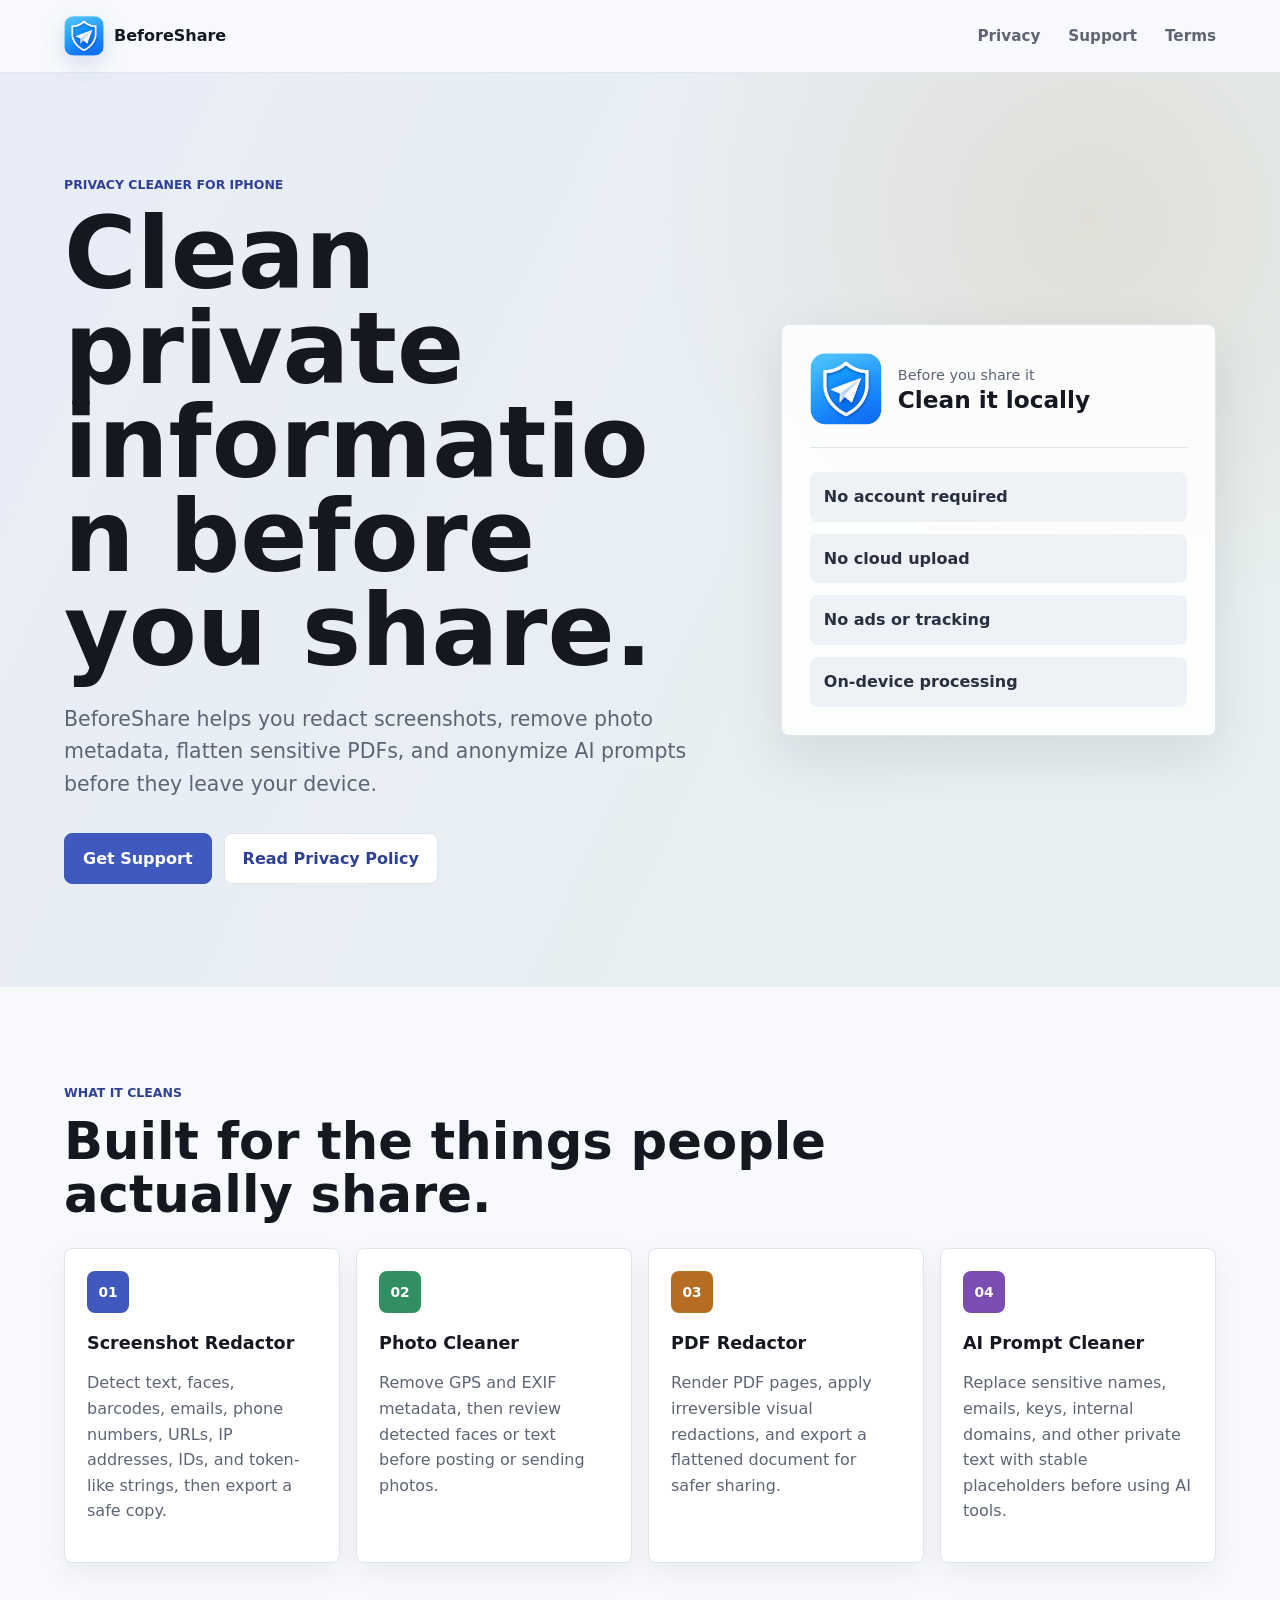
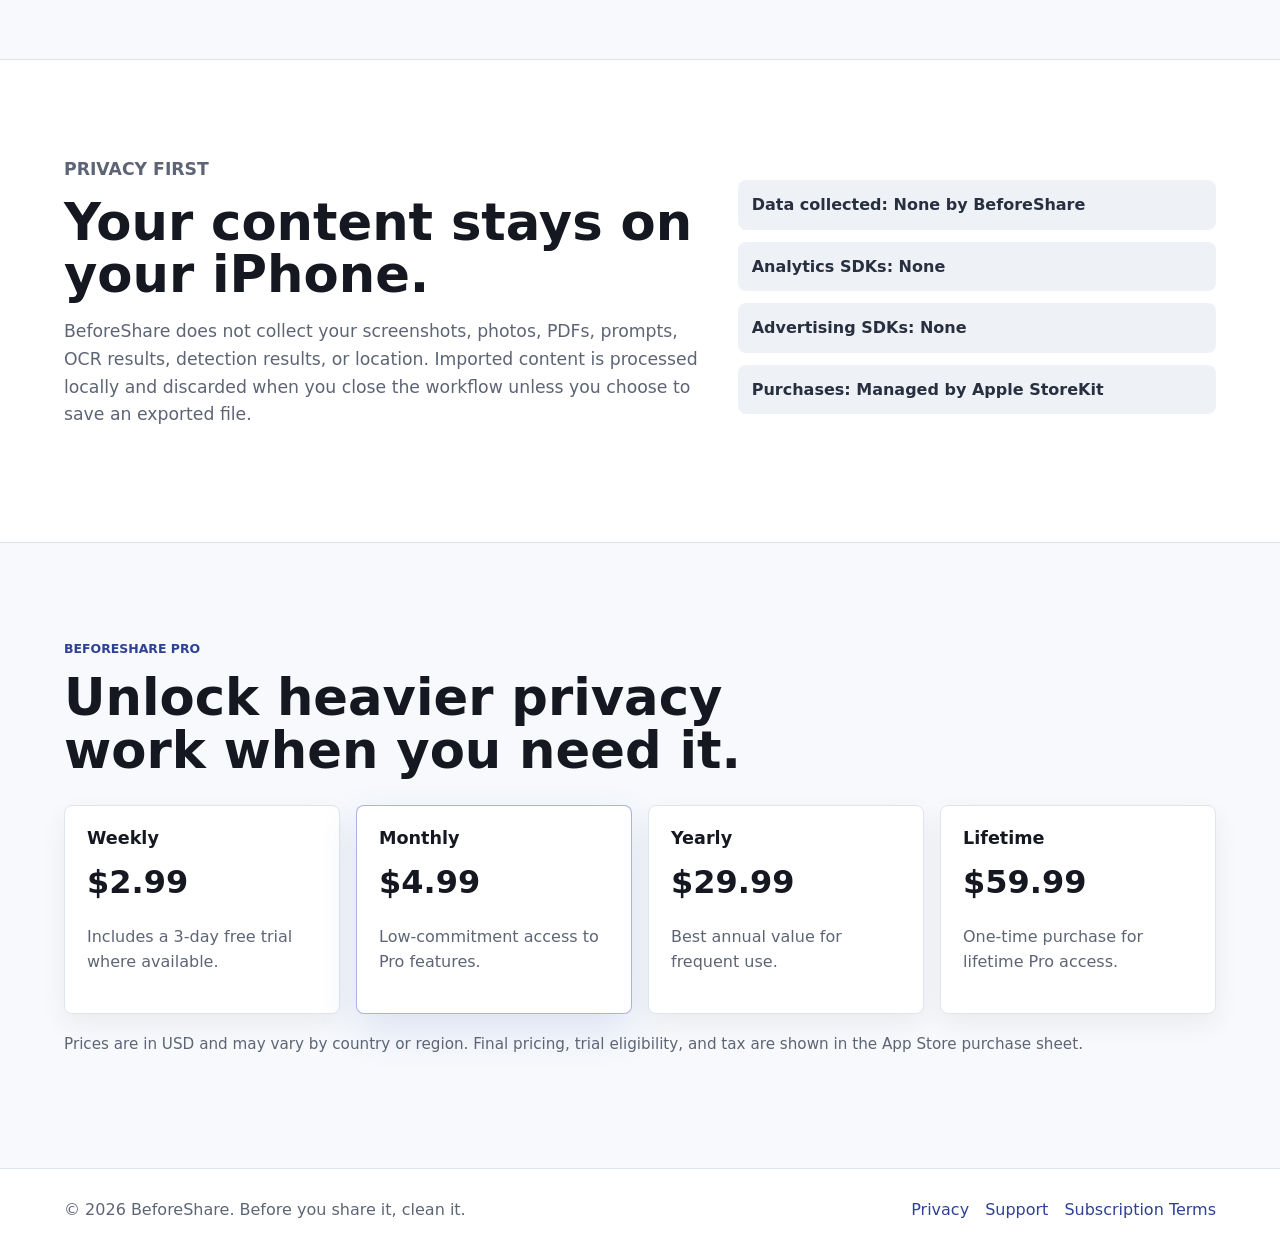
==== index.html @ 5603796d "Build BeforeShare support website" ====
<!doctype html>
<html lang="en">
  <head>
    <meta charset="utf-8">
    <meta name="viewport" content="width=device-width, initial-scale=1">
    <title>BeforeShare - Clean private information before sharing</title>
    <meta name="description" content="BeforeShare helps you redact screenshots, clean photos, flatten PDFs, and anonymize AI prompts on device before you share.">
    <link rel="icon" href="assets/icon.png">
    <link rel="apple-touch-icon" href="assets/icon.png">
    <link rel="stylesheet" href="assets/style.css">
  </head>
  <body>
    <header class="site-header">
      <a class="brand" href="index.html" aria-label="BeforeShare home">
        <img src="assets/icon.png" alt="" width="40" height="40">
        <span>BeforeShare</span>
      </a>
      <nav class="nav" aria-label="Primary navigation">
        <a href="privacy.html">Privacy</a>
        <a href="support.html">Support</a>
        <a href="terms.html">Terms</a>
      </nav>
    </header>

    <main>
      <section class="hero">
        <div class="hero-copy">
          <p class="eyebrow">Privacy cleaner for iPhone</p>
          <h1>Clean private information before you share.</h1>
          <p class="hero-text">BeforeShare helps you redact screenshots, remove photo metadata, flatten sensitive PDFs, and anonymize AI prompts before they leave your device.</p>
          <div class="hero-actions">
            <a class="button primary" href="support.html">Get Support</a>
            <a class="button secondary" href="privacy.html">Read Privacy Policy</a>
          </div>
        </div>
        <div class="privacy-panel" aria-label="BeforeShare privacy promises">
          <div class="panel-top">
            <img src="assets/icon.png" alt="" width="72" height="72">
            <div>
              <p class="small-label">Before you share it</p>
              <strong>Clean it locally</strong>
            </div>
          </div>
          <ul class="check-list">
            <li>No account required</li>
            <li>No cloud upload</li>
            <li>No ads or tracking</li>
            <li>On-device processing</li>
          </ul>
        </div>
      </section>

      <section class="section">
        <div class="section-heading">
          <p class="eyebrow">What it cleans</p>
          <h2>Built for the things people actually share.</h2>
        </div>
        <div class="feature-grid">
          <article class="feature-card">
            <span class="feature-icon">01</span>
            <h3>Screenshot Redactor</h3>
            <p>Detect text, faces, barcodes, emails, phone numbers, URLs, IP addresses, IDs, and token-like strings, then export a safe copy.</p>
          </article>
          <article class="feature-card">
            <span class="feature-icon green">02</span>
            <h3>Photo Cleaner</h3>
            <p>Remove GPS and EXIF metadata, then review detected faces or text before posting or sending photos.</p>
          </article>
          <article class="feature-card">
            <span class="feature-icon amber">03</span>
            <h3>PDF Redactor</h3>
            <p>Render PDF pages, apply irreversible visual redactions, and export a flattened document for safer sharing.</p>
          </article>
          <article class="feature-card">
            <span class="feature-icon violet">04</span>
            <h3>AI Prompt Cleaner</h3>
            <p>Replace sensitive names, emails, keys, internal domains, and other private text with stable placeholders before using AI tools.</p>
          </article>
        </div>
      </section>

      <section class="section split-band">
        <div>
          <p class="eyebrow">Privacy first</p>
          <h2>Your content stays on your iPhone.</h2>
          <p>BeforeShare does not collect your screenshots, photos, PDFs, prompts, OCR results, detection results, or location. Imported content is processed locally and discarded when you close the workflow unless you choose to save an exported file.</p>
        </div>
        <ul class="facts">
          <li><strong>Data collected:</strong> None by BeforeShare</li>
          <li><strong>Analytics SDKs:</strong> None</li>
          <li><strong>Advertising SDKs:</strong> None</li>
          <li><strong>Purchases:</strong> Managed by Apple StoreKit</li>
        </ul>
      </section>

      <section class="section">
        <div class="section-heading">
          <p class="eyebrow">BeforeShare Pro</p>
          <h2>Unlock heavier privacy work when you need it.</h2>
        </div>
        <div class="pricing-grid">
          <div class="price-card">
            <h3>Weekly</h3>
            <p class="price">$2.99</p>
            <p>Includes a 3-day free trial where available.</p>
          </div>
          <div class="price-card highlighted">
            <h3>Monthly</h3>
            <p class="price">$4.99</p>
            <p>Low-commitment access to Pro features.</p>
          </div>
          <div class="price-card">
            <h3>Yearly</h3>
            <p class="price">$29.99</p>
            <p>Best annual value for frequent use.</p>
          </div>
          <div class="price-card">
            <h3>Lifetime</h3>
            <p class="price">$59.99</p>
            <p>One-time purchase for lifetime Pro access.</p>
          </div>
        </div>
        <p class="note">Prices are in USD and may vary by country or region. Final pricing, trial eligibility, and tax are shown in the App Store purchase sheet.</p>
      </section>
    </main>

    <footer class="site-footer">
      <p>© 2026 BeforeShare. Before you share it, clean it.</p>
      <div>
        <a href="privacy.html">Privacy</a>
        <a href="support.html">Support</a>
        <a href="terms.html">Subscription Terms</a>
      </div>
    </footer>
  </body>
</html>
---- assets/style.css ----
:root {
  color-scheme: light;
  --ink: #151821;
  --muted: #5d6575;
  --soft: #eef2f7;
  --line: #dfe5ee;
  --brand: #4059bf;
  --brand-strong: #2f4194;
  --green: #318f61;
  --amber: #b66d23;
  --violet: #7a4db1;
  --paper: #ffffff;
  --wash: #f7f9fc;
  --shadow: 0 20px 55px rgba(21, 24, 33, 0.1);
}

* {
  box-sizing: border-box;
}

html {
  scroll-behavior: smooth;
}

body {
  margin: 0;
  color: var(--ink);
  background: var(--wash);
  font-family: Inter, ui-sans-serif, system-ui, -apple-system, BlinkMacSystemFont, "Segoe UI", sans-serif;
  line-height: 1.6;
}

a {
  color: var(--brand-strong);
  text-decoration: none;
}

a:hover {
  text-decoration: underline;
}

.site-header {
  position: sticky;
  top: 0;
  z-index: 10;
  display: flex;
  align-items: center;
  justify-content: space-between;
  gap: 24px;
  padding: 16px clamp(18px, 5vw, 64px);
  background: rgba(247, 249, 252, 0.92);
  border-bottom: 1px solid rgba(223, 229, 238, 0.85);
  backdrop-filter: blur(18px);
}

.brand {
  display: inline-flex;
  align-items: center;
  gap: 10px;
  color: var(--ink);
  font-weight: 760;
}

.brand img {
  border-radius: 10px;
  box-shadow: 0 8px 22px rgba(64, 89, 191, 0.18);
}

.nav {
  display: flex;
  align-items: center;
  gap: clamp(12px, 3vw, 28px);
  font-size: 0.95rem;
  font-weight: 650;
}

.nav a {
  color: var(--muted);
}

.nav a[aria-current="page"],
.nav a:hover {
  color: var(--brand-strong);
}

.hero {
  display: grid;
  grid-template-columns: minmax(0, 1.2fr) minmax(280px, 0.8fr);
  gap: clamp(28px, 5vw, 72px);
  align-items: center;
  min-height: calc(100vh - 76px);
  padding: clamp(54px, 8vw, 110px) clamp(18px, 5vw, 64px);
  background:
    linear-gradient(115deg, rgba(64, 89, 191, 0.08), rgba(49, 143, 97, 0.08)),
    radial-gradient(circle at 85% 16%, rgba(182, 109, 35, 0.13), transparent 32%),
    var(--wash);
}

.hero-copy {
  max-width: 760px;
}

.eyebrow {
  margin: 0 0 12px;
  color: var(--brand-strong);
  font-size: 0.78rem;
  font-weight: 780;
  letter-spacing: 0;
  text-transform: uppercase;
}

h1,
h2,
h3,
p {
  overflow-wrap: anywhere;
}

h1 {
  max-width: 760px;
  margin: 0;
  font-size: clamp(2.7rem, 8vw, 6.2rem);
  line-height: 0.95;
  letter-spacing: 0;
}

h2 {
  margin: 0;
  font-size: clamp(2rem, 4vw, 3.8rem);
  line-height: 1.03;
  letter-spacing: 0;
}

h3 {
  margin: 0 0 8px;
  font-size: 1.1rem;
  line-height: 1.2;
}

.hero-text {
  max-width: 660px;
  margin: 24px 0 0;
  color: var(--muted);
  font-size: clamp(1.08rem, 2vw, 1.28rem);
}

.hero-actions {
  display: flex;
  flex-wrap: wrap;
  gap: 12px;
  margin-top: 32px;
}

.button {
  display: inline-flex;
  align-items: center;
  justify-content: center;
  min-height: 48px;
  padding: 12px 18px;
  border: 1px solid var(--line);
  border-radius: 8px;
  font-weight: 760;
}

.button.primary {
  color: #fff;
  background: var(--brand);
  border-color: var(--brand);
}

.button.secondary {
  color: var(--brand-strong);
  background: #fff;
}

.privacy-panel {
  padding: 28px;
  background: rgba(255, 255, 255, 0.88);
  border: 1px solid var(--line);
  border-radius: 8px;
  box-shadow: var(--shadow);
}

.panel-top {
  display: flex;
  align-items: center;
  gap: 16px;
  padding-bottom: 22px;
  border-bottom: 1px solid var(--line);
}

.panel-top img {
  border-radius: 16px;
}

.small-label {
  margin: 0;
  color: var(--muted);
  font-size: 0.9rem;
}

.panel-top strong {
  display: block;
  font-size: 1.45rem;
  line-height: 1.15;
}

.check-list,
.facts {
  display: grid;
  gap: 12px;
  margin: 24px 0 0;
  padding: 0;
  list-style: none;
}

.check-list li,
.facts li {
  padding: 12px 14px;
  background: var(--soft);
  border-radius: 8px;
  color: #283040;
  font-weight: 650;
}

.section {
  padding: clamp(52px, 8vw, 96px) clamp(18px, 5vw, 64px);
}

.section-heading {
  max-width: 780px;
  margin-bottom: 28px;
}

.feature-grid,
.pricing-grid {
  display: grid;
  grid-template-columns: repeat(4, minmax(0, 1fr));
  gap: 16px;
}

.feature-card,
.price-card,
.legal-card {
  background: var(--paper);
  border: 1px solid var(--line);
  border-radius: 8px;
  box-shadow: 0 10px 28px rgba(21, 24, 33, 0.06);
}

.feature-card,
.price-card {
  padding: 22px;
}

.feature-card p,
.price-card p,
.legal-card p,
.page-hero p {
  color: var(--muted);
}

.feature-icon {
  display: inline-flex;
  align-items: center;
  justify-content: center;
  width: 42px;
  height: 42px;
  margin-bottom: 20px;
  color: #fff;
  background: var(--brand);
  border-radius: 8px;
  font-size: 0.86rem;
  font-weight: 800;
}

.feature-icon.green {
  background: var(--green);
}

.feature-icon.amber {
  background: var(--amber);
}

.feature-icon.violet {
  background: var(--violet);
}

.split-band {
  display: grid;
  grid-template-columns: minmax(0, 1fr) minmax(280px, 0.75fr);
  gap: 36px;
  align-items: start;
  background: #fff;
  border-block: 1px solid var(--line);
}

.split-band p {
  max-width: 780px;
  color: var(--muted);
  font-size: 1.08rem;
}

.price-card.highlighted {
  border-color: rgba(64, 89, 191, 0.45);
  box-shadow: 0 16px 40px rgba(64, 89, 191, 0.14);
}

.price {
  margin: 8px 0;
  color: var(--ink) !important;
  font-size: 2rem;
  font-weight: 820;
}

.note {
  margin-top: 18px;
  color: var(--muted);
  font-size: 0.95rem;
}

.legal-page {
  width: min(980px, calc(100% - 36px));
  margin: 0 auto;
  padding: clamp(42px, 7vw, 80px) 0;
}

.page-hero {
  margin-bottom: 26px;
}

.page-hero h1 {
  font-size: clamp(2.5rem, 7vw, 5.1rem);
}

.page-hero p {
  max-width: 760px;
  font-size: 1.12rem;
}

.page-hero .button {
  margin-top: 12px;
}

.legal-card {
  margin: 16px 0;
  padding: clamp(20px, 4vw, 30px);
}

.legal-card h2 {
  margin-bottom: 12px;
  font-size: clamp(1.45rem, 2.8vw, 2rem);
  line-height: 1.15;
}

.legal-card ul {
  margin: 12px 0 0;
  padding-left: 22px;
}

.legal-card li + li {
  margin-top: 8px;
}

details {
  padding: 16px 0;
  border-top: 1px solid var(--line);
}

details:first-of-type {
  border-top: 0;
}

summary {
  cursor: pointer;
  color: var(--ink);
  font-weight: 760;
}

.table-wrap {
  width: 100%;
  overflow-x: auto;
}

table {
  width: 100%;
  border-collapse: collapse;
  min-width: 640px;
  font-size: 0.95rem;
}

th,
td {
  padding: 13px 12px;
  text-align: left;
  vertical-align: top;
  border-bottom: 1px solid var(--line);
}

th {
  color: var(--ink);
  background: var(--soft);
}

td {
  color: var(--muted);
}

.site-footer {
  display: flex;
  justify-content: space-between;
  gap: 24px;
  padding: 28px clamp(18px, 5vw, 64px);
  color: var(--muted);
  border-top: 1px solid var(--line);
  background: #fff;
}

.site-footer p {
  margin: 0;
}

.site-footer div {
  display: flex;
  flex-wrap: wrap;
  gap: 16px;
}

@media (max-width: 920px) {
  .hero,
  .split-band {
    grid-template-columns: 1fr;
  }

  .hero {
    min-height: auto;
  }

  .feature-grid,
  .pricing-grid {
    grid-template-columns: repeat(2, minmax(0, 1fr));
  }
}

@media (max-width: 640px) {
  .site-header,
  .site-footer {
    align-items: flex-start;
    flex-direction: column;
  }

  .nav {
    width: 100%;
    justify-content: space-between;
  }

  .hero-actions,
  .button {
    width: 100%;
  }

  .feature-grid,
  .pricing-grid {
    grid-template-columns: 1fr;
  }

  .privacy-panel {
    padding: 20px;
  }
}
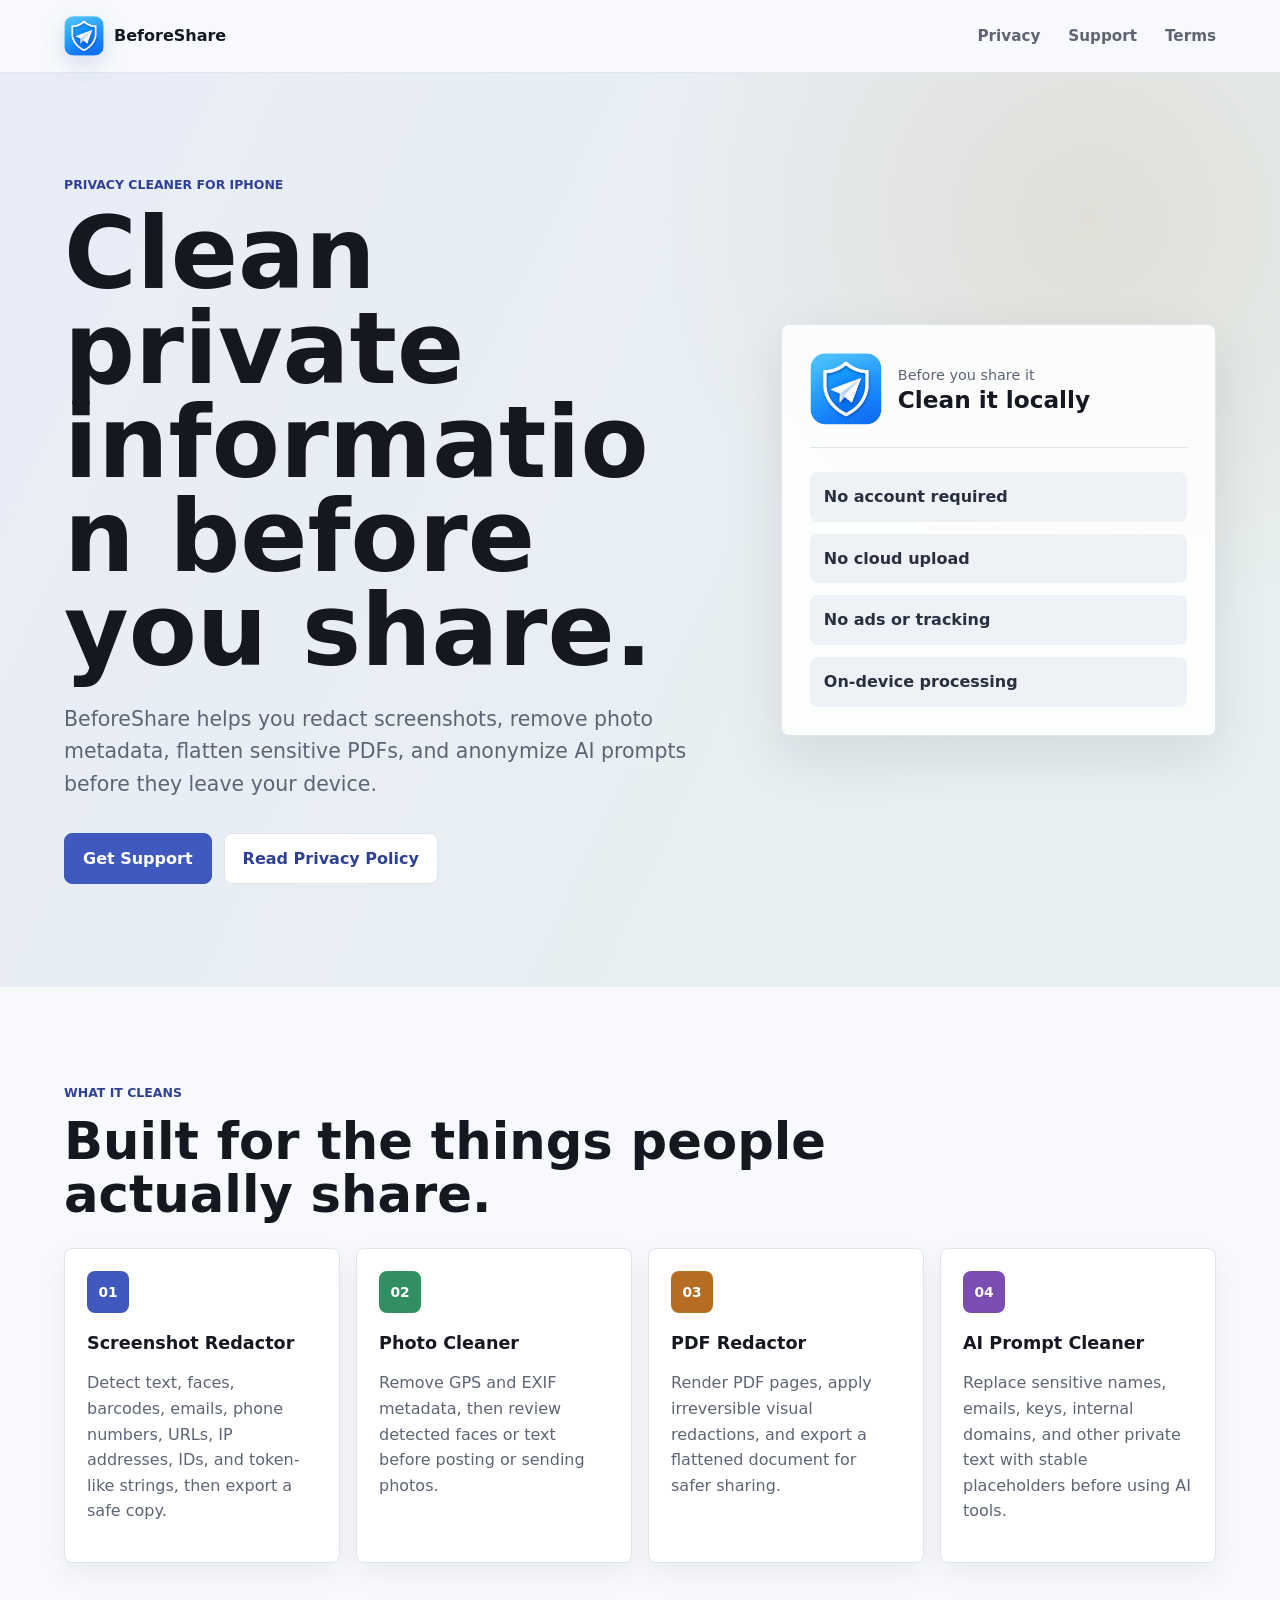
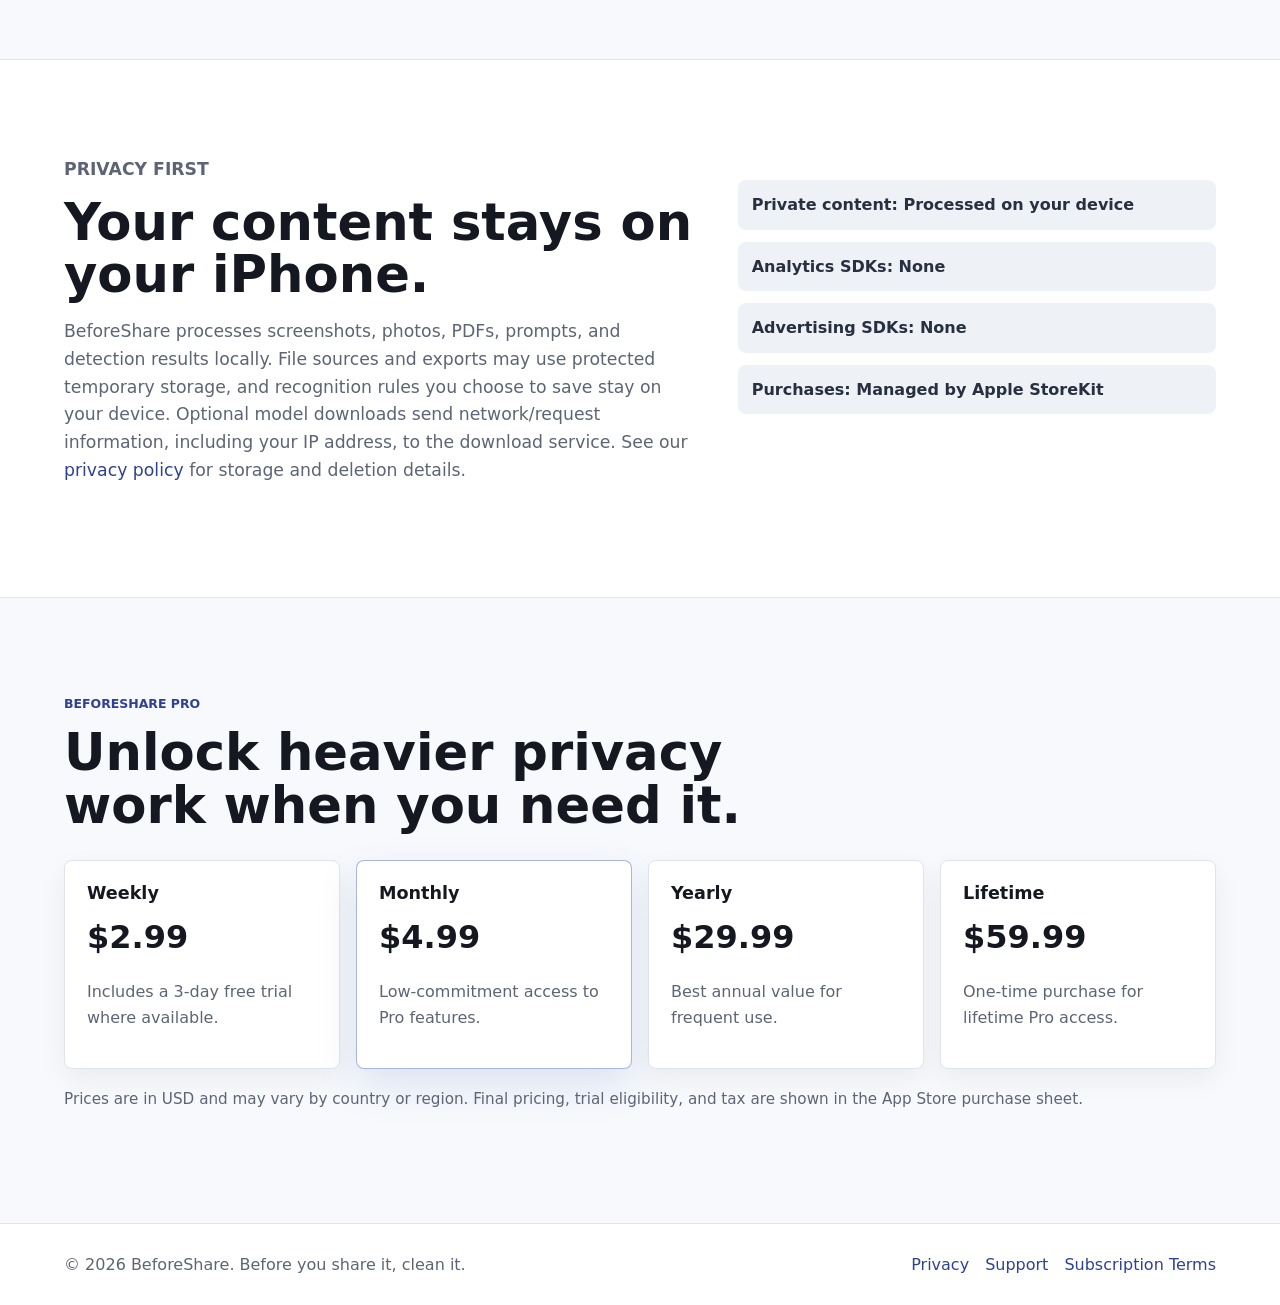
==== commit 6fe49322: "docs: disclose local storage and optional model download metadata" ====
--- a/index.html
+++ b/index.html
@@ -83,10 +83,10 @@
         <div>
           <p class="eyebrow">Privacy first</p>
           <h2>Your content stays on your iPhone.</h2>
-          <p>BeforeShare does not collect your screenshots, photos, PDFs, prompts, OCR results, detection results, or location. Imported content is processed locally and discarded when you close the workflow unless you choose to save an exported file.</p>
+          <p>BeforeShare processes screenshots, photos, PDFs, prompts, and detection results locally. File sources and exports may use protected temporary storage, and recognition rules you choose to save stay on your device. Optional model downloads send network/request information, including your IP address, to the download service. See our <a href="privacy.html">privacy policy</a> for storage and deletion details.</p>
         </div>
         <ul class="facts">
-          <li><strong>Data collected:</strong> None by BeforeShare</li>
+          <li><strong>Private content:</strong> Processed on your device</li>
           <li><strong>Analytics SDKs:</strong> None</li>
           <li><strong>Advertising SDKs:</strong> None</li>
           <li><strong>Purchases:</strong> Managed by Apple StoreKit</li>
